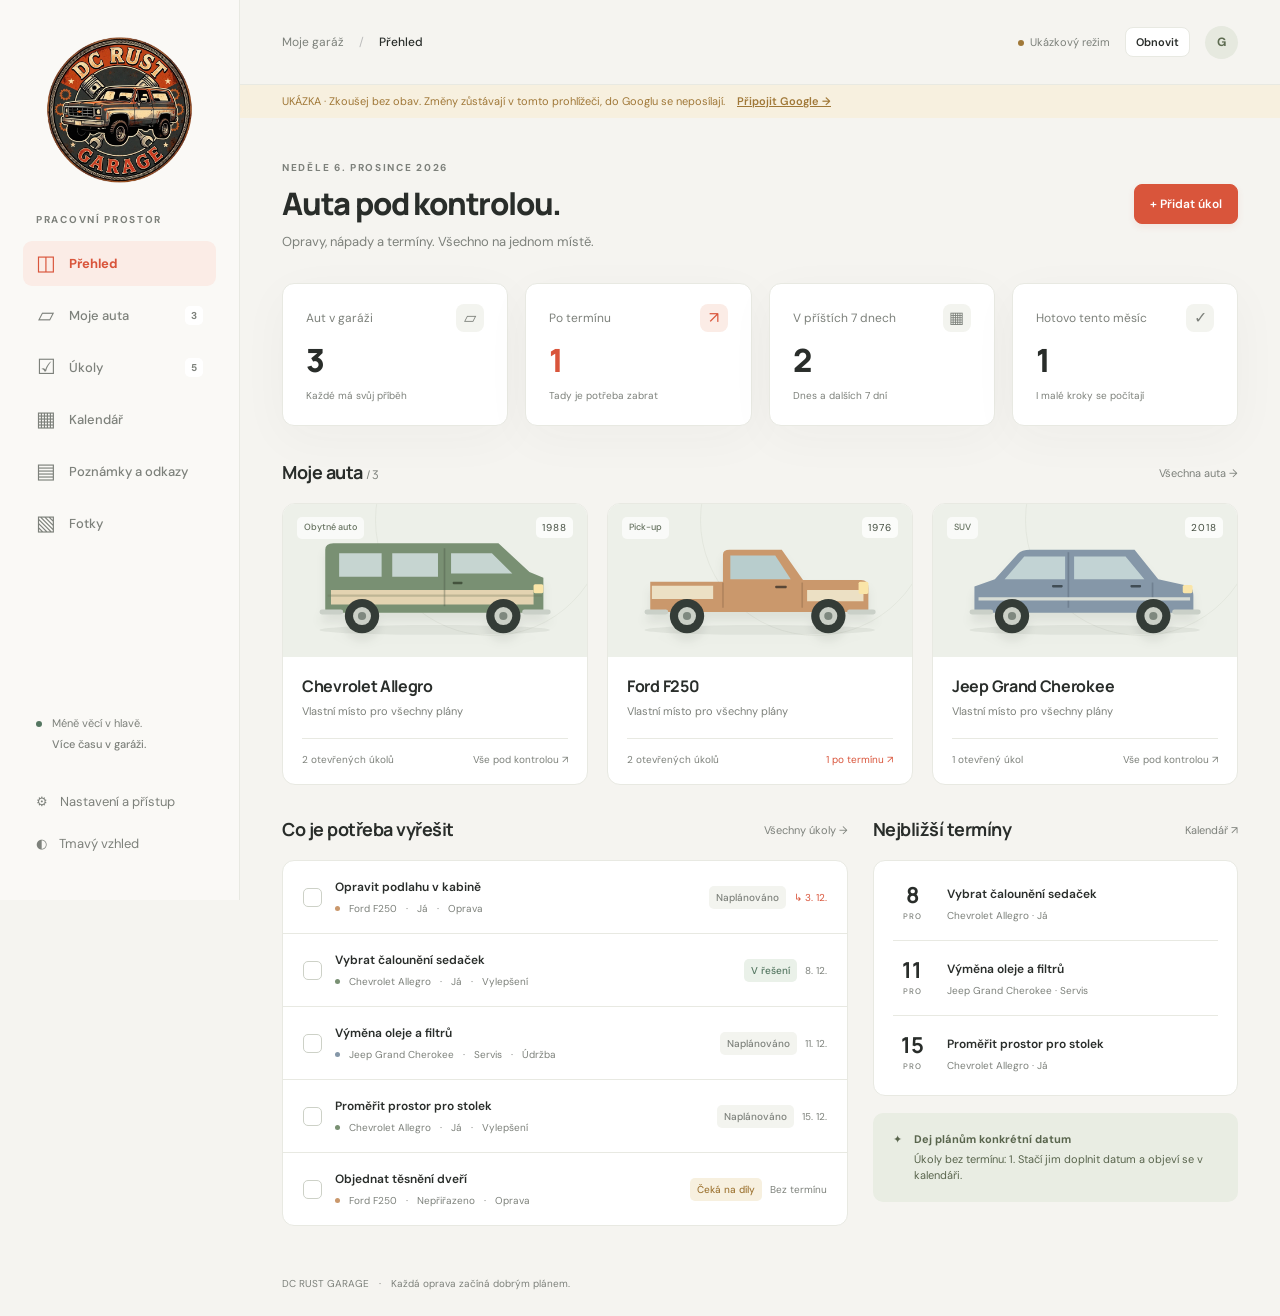
==== index.html @ c909aa44 "Add files via upload" ====
<!doctype html>
<html lang="cs">
<head>
  <meta charset="utf-8"><meta name="viewport" content="width=device-width,initial-scale=1">
  <script>
    // Keep one address for browser settings, demo records and local photos.
    // Use the existing index.html address so saved settings remain available.
    (() => {
      const url = new URL(window.location.href);
      if (url.pathname.endsWith('/')) {
        url.pathname += 'index.html';
        window.location.replace(url.href);
      }
    })();
  </script>
  <meta name="theme-color" content="#f5f4f0"><meta name="description" content="Společná garáž. Auta, opravy, nápady a termíny na jednom místě.">
  <title>DC RUST GARAGE — auta pod kontrolou</title>
  <link rel="icon" href="icon.svg" type="image/svg+xml">
  <link rel="stylesheet" href="style.css?v=20261101-login1">
  <script src="config.js?v=20261101-login1" defer></script><script src="core.js?v=20261101-login1" defer></script><script src="google.js?v=20261101-login1" defer></script><script src="calendar.js?v=20261101-login1" defer></script><script src="app.js?v=20261101-login1" defer></script>
</head>
<body>
  <aside class="sidebar">
    <a class="brand dc-brand" href="#overview" aria-label="DC RUST GARAGE — přehled"><img src="logo.webp" width="148" height="148" alt="DC RUST GARAGE"><span class="mobile-brand-name">DC RUST GARAGE</span></a>
    <span class="nav-label">PRACOVNÍ PROSTOR</span>
    <nav aria-label="Hlavní menu">
      <button data-view="overview"><span>◫</span>Přehled</button>
      <button data-view="cars"><span>▱</span>Moje auta <b id="car-count"></b></button>
      <button data-view="tasks"><span>☑</span>Úkoly <b id="task-count"></b></button>
      <button data-view="calendar"><span>▦</span>Kalendář</button>
      <button data-view="notes"><span>▤</span>Poznámky a odkazy</button>
      <button data-view="photos"><span>▧</span>Fotky</button>
    </nav>
    <div class="sidebar-bottom"><div class="sidebar-note"><span class="small-dot"></span> Méně věcí v hlavě.<br><strong>Více času v garáži.</strong></div><button data-view="settings" class="settings-nav">⚙ <span>Nastavení a přístup</span></button><button id="theme" class="settings-nav">◐ <span>Tmavý vzhled</span></button></div>
  </aside>
  <div class="workspace">
    <header><div class="breadcrumb">Moje garáž <span>/</span> <b id="breadcrumb">Přehled</b></div><div class="header-actions"><span id="connection" class="connection">Ukázkový režim</span><button class="button small" id="sync">Obnovit</button><button class="avatar" id="account" aria-label="Přihlášení a nastavení">G</button></div></header>
    <div id="mode-banner" class="mode-banner"></div>
    <main id="main" tabindex="-1"></main>
    <footer>DC RUST GARAGE <span>·</span> Každá oprava začíná dobrým plánem.</footer>
  </div>
  <dialog id="editor"><div class="dialog-head"><div><span class="eyebrow" id="dialog-eyebrow">MOJE GARÁŽ</span><h2 id="dialog-title"></h2></div><button class="icon-button" id="close-dialog" aria-label="Zavřít">×</button></div><form id="editor-form"><div id="form-fields"></div><div class="form-actions"><button type="button" class="button" id="cancel-dialog">Zrušit</button><button type="submit" class="button primary" id="save-button">Uložit</button></div></form></dialog>
  <div id="toast" role="status" aria-live="polite"></div>
  <noscript>Pro používání Garáže zapni JavaScript.</noscript>
</body></html>
---- style.css ----
@import url('https://fonts.googleapis.com/css2?family=DM+Sans:wght@400;500;600;700&family=Manrope:wght@400;500;600;700;800&display=swap');
:root{--bg:#f5f4f0;--panel:#fff;--side:#faf9f6;--ink:#292d2a;--muted:#7d817b;--line:#e8e9e2;--soft:#f3f4ef;--accent:#d9553b;--accent-soft:#fbece6;--green:#547661;--green-soft:#eaf1e9;--amber:#a07838;--amber-soft:#f7f0df;--shadow:0 12px 50px #353a2d09;color-scheme:light}
*{box-sizing:border-box}body{margin:0;background:var(--bg);color:var(--ink);font-family:'DM Sans',Arial,sans-serif;font-size:14px;line-height:1.5}button,input,select,textarea{font:inherit}button,a,input,select,textarea{-webkit-tap-highlight-color:transparent}button{cursor:pointer;color:inherit}button:disabled{cursor:wait;opacity:.5}a{color:var(--accent);text-decoration:none}a:hover{text-decoration:underline}button:focus-visible,a:focus-visible{outline:3px solid #deac75;outline-offset:3px}.sidebar{position:fixed;inset:0 auto 0 0;width:240px;background:var(--side);border-right:1px solid var(--line);padding:36px 23px;display:flex;flex-direction:column;z-index:5}.brand{display:flex;align-items:center;gap:12px;color:var(--ink);font-family:Manrope,Arial,sans-serif;font-weight:800;font-size:31px;letter-spacing:-1px;margin:0 7px 48px}.brand:hover{text-decoration:none}.brand-mark{font-family:Arial,sans-serif;background:var(--accent);color:#fff;font-size:39px;line-height:49px;height:51px;width:49px;text-align:center;border-radius:14px;position:relative}.brand-mark span{color:#f3c58d;position:absolute;font-size:45px;right:3px;top:7px}.brand small{display:block;font-family:'DM Sans',Arial,sans-serif;font-size:8px;letter-spacing:1.4px;font-weight:500;color:var(--muted);margin-top:0}.nav-label,.eyebrow{color:var(--muted);font-size:10px;font-weight:700;letter-spacing:1.7px}.nav-label{padding:0 13px;margin-bottom:14px}.sidebar nav{display:flex;flex-direction:column;gap:7px}.sidebar nav button{border:0;background:none;border-radius:9px;padding:12px 13px;text-align:left;display:flex;align-items:center;gap:13px;color:var(--muted);font-weight:500;font-size:13px}.sidebar nav button>span{font-size:21px;line-height:21px;width:20px;text-align:center;font-weight:400}.sidebar nav button:hover{background:var(--soft);color:var(--ink)}.sidebar nav button.active{background:var(--accent-soft);color:var(--accent);font-weight:700}.sidebar nav b{margin-left:auto;font-size:10px;background:var(--panel);padding:2px 6px;border-radius:5px}.sidebar-bottom{margin-top:auto;padding-top:35px}.sidebar-note{font-size:11px;line-height:1.9;padding:0 13px 26px;color:var(--muted)}.sidebar-note strong{font-weight:500;margin-left:16px}.small-dot{display:inline-block;width:6px;height:6px;border-radius:50%;background:var(--green);margin-right:7px}.settings-nav{display:flex;gap:12px;padding:11px 13px;background:none;border:0;font-size:13px;color:var(--muted);width:100%;text-align:left}.settings-nav.active{color:var(--accent)}.workspace{margin-left:240px}header{height:85px;display:flex;align-items:center;justify-content:space-between;padding:0 42px;border-bottom:1px solid var(--line);background:var(--bg)}.breadcrumb{font-size:12px;color:var(--muted)}.breadcrumb span{padding:0 12px;color:#bbb}.breadcrumb b{font-weight:500;color:var(--ink)}.header-actions{display:flex;align-items:center;gap:15px}.connection{font-size:11px;color:var(--muted)}.connection:before{content:'';display:inline-block;width:6px;height:6px;background:var(--amber);border-radius:50%;margin-right:6px}.connection.online:before{background:var(--green)}.avatar{height:33px;width:33px;border-radius:50%;background:#e6e9df;border:0;font-size:12px;font-weight:700;color:#5d6b50}main{padding:38px 42px 30px;max-width:1550px;margin:auto;min-height:calc(100vh - 185px)}.mode-banner{font-size:11px;background:var(--amber-soft);color:var(--amber);padding:8px 42px;display:flex;gap:12px;align-items:center}.mode-banner button{border:0;background:none;color:inherit;text-decoration:underline;font-size:11px;padding:0}.mode-banner:empty{display:none}h1,h2,h3,h4,p{margin-top:0}h1,h2,h3{font-family:Manrope,Arial,sans-serif}h1{font-size:31px;line-height:1.25;letter-spacing:-1.2px;font-weight:800;margin:7px 0 10px}h2{font-size:18px;letter-spacing:-.5px;margin:0}h3{font-size:16px;letter-spacing:-.3px}p{color:var(--muted)}.page-top{display:flex;align-items:center;justify-content:space-between;gap:20px;margin-bottom:31px}.page-top p{font-size:13px;margin-bottom:0}.button{display:inline-flex;align-items:center;justify-content:center;gap:8px;background:var(--panel);border:1px solid var(--line);padding:10px 15px;border-radius:8px;font-size:12px;font-weight:600;white-space:nowrap;color:var(--ink)}.button:hover{background:var(--soft);text-decoration:none}.button.primary{background:var(--accent);color:white;border-color:var(--accent);box-shadow:0 3px 7px #d9553b18}.button.primary:hover{filter:brightness(.96)}.button.small{font-size:11px;padding:6px 10px}.button.ghost{background:none;border-color:transparent;color:var(--muted)}.stats{display:grid;grid-template-columns:repeat(4,1fr);gap:17px;margin-bottom:33px}.stat{background:var(--panel);padding:20px 23px;border-radius:12px;border:1px solid var(--line);box-shadow:var(--shadow)}.stat-line{display:flex;align-items:center;justify-content:space-between;color:var(--muted);font-size:12px}.stat-icon{width:28px;height:28px;display:grid;place-items:center;border-radius:8px;background:var(--soft);font-size:16px}.stat strong{display:block;font-family:Manrope,Arial,sans-serif;font-size:32px;font-weight:800;letter-spacing:-1px;line-height:1.3;margin:8px 0 3px}.stat small{font-size:10px;color:var(--muted)}.stat.alert .stat-icon{background:var(--accent-soft);color:var(--accent)}.stat.alert strong{color:var(--accent)}.section-heading{display:flex;justify-content:space-between;align-items:center;gap:15px;margin-bottom:17px}.text-button{background:none;border:0;color:var(--muted);font-size:11px;display:inline-flex;gap:8px;padding:5px 0}.text-button:hover{color:var(--accent)}.car-grid{display:grid;grid-template-columns:repeat(3,minmax(0,1fr));gap:19px;margin-bottom:31px}.car-card{background:var(--panel);border:1px solid var(--line);border-radius:13px;overflow:hidden;transition:transform .15s,box-shadow .15s;cursor:pointer}.car-card:hover{transform:translateY(-3px);box-shadow:0 8px 30px #242a2410}.car-art{height:153px;position:relative;background:#edf0e9;display:flex;align-items:center;justify-content:center;overflow:hidden}.car-art:before{content:'';position:absolute;border:1px solid #b7bead33;border-radius:50%;width:230px;height:230px;right:-20px;top:-100px}.car-art svg{width:86%;max-width:300px;height:auto;filter:drop-shadow(0 8px 5px #29302a15)}.car-art .badge{position:absolute;top:13px;left:14px;font-size:9px;background:#ffffffb0;color:#64705e}.car-art .year{position:absolute;right:14px;top:13px;font-size:10px;letter-spacing:1px;color:#73796e}.car-body{padding:17px 19px}.car-body h3{margin:0 0 4px}.car-body p{font-size:11px;margin:0 0 18px}.car-bottom{display:flex;justify-content:space-between;align-items:center;border-top:1px solid var(--line);padding-top:13px;font-size:10px;color:var(--muted)}.car-bottom .late{color:var(--accent)}.badge{border-radius:5px;padding:4px 7px;display:inline-flex;align-items:center;gap:5px;font-size:10px;font-weight:500;background:var(--soft);color:var(--muted);white-space:nowrap}.badge.late,.badge.high{background:var(--accent-soft);color:var(--accent)}.badge.soon,.badge.waiting{background:var(--amber-soft);color:var(--amber)}.badge.done,.badge.doing{background:var(--green-soft);color:var(--green)}.two-col{display:grid;grid-template-columns:minmax(0,1.55fr) minmax(280px,1fr);gap:25px}.panel{border-radius:12px;border:1px solid var(--line);background:var(--panel);overflow:hidden}.panel-pad{padding:23px}.task-row{display:flex;align-items:center;gap:13px;padding:17px 20px;border-bottom:1px solid var(--line)}.task-row:last-child{border-bottom:0}.check{width:19px;height:19px;border:1.5px solid #cdd1c7;border-radius:5px;background:transparent;flex-shrink:0;display:grid;place-items:center;font-size:11px;padding:0}.check.checked{background:var(--green);color:white;border-color:var(--green)}.task-main{flex:1;min-width:0;background:none;border:0;text-align:left;padding:0}.task-title{font-size:12px;font-weight:600;display:block;overflow-wrap:anywhere}.task-meta{font-size:10px;color:var(--muted);display:flex;gap:9px;align-items:center;flex-wrap:wrap;margin-top:5px}.task-meta .dot{width:5px;height:5px;border-radius:50%;display:inline-block;background:var(--accent)}.task-trailing{display:flex;gap:8px;align-items:center}.due-text{font-size:10px;color:var(--muted);white-space:nowrap}.due-text.late{color:var(--accent)}.completed .task-title{text-decoration:line-through;color:var(--muted)}.agenda{padding:5px 19px}.agenda-row{display:flex;gap:15px;padding:17px 0;border-bottom:1px solid var(--line)}.agenda-row:last-child{border-bottom:0}.date-square{width:39px;flex-shrink:0;text-align:center;font-family:Manrope,Arial,sans-serif;font-size:22px;font-weight:700;line-height:1.1;color:var(--ink)}.date-square small{font-family:'DM Sans',Arial,sans-serif;display:block;font-size:8px;font-weight:500;text-transform:uppercase;color:var(--muted);letter-spacing:.6px;margin-top:4px}.agenda-row .task-main{padding-top:2px}.tip{border-radius:10px;background:#e9ede3;padding:18px 20px;margin-top:17px;color:#59654d;font-size:11px;display:flex;gap:12px}.tip strong{display:block;margin-bottom:3px}.tip p{font-size:11px;color:inherit;margin:0}.filters{display:flex;flex-wrap:wrap;align-items:center;gap:10px;margin-bottom:21px}.filters input{min-width:200px;flex:1}.filters select{max-width:220px}.filters input,.filters select{background:var(--panel);font-size:12px;padding:10px 12px;border:1px solid var(--line);border-radius:8px;color:var(--ink)}.empty{text-align:center;padding:45px 24px;color:var(--muted);font-size:12px}.empty .empty-symbol{display:block;font-size:36px;line-height:1.5;color:#a9b09f;margin-bottom:10px}.empty strong{display:block;font-size:15px;color:var(--ink);margin-bottom:5px}.empty .button{margin-top:15px}.calendar-toolbar{display:flex;align-items:center;gap:12px}.calendar-grid{display:grid;grid-template-columns:repeat(7,minmax(0,1fr));border-top:1px solid var(--line);border-left:1px solid var(--line)}.weekday{text-align:center;font-size:10px;font-weight:600;color:var(--muted);padding:12px}.cal-day{min-height:115px;border-right:1px solid var(--line);border-bottom:1px solid var(--line);padding:8px;position:relative;background:var(--panel)}.cal-day.outside{background:var(--soft)}.day-num{display:grid;place-items:center;border:0;background:none;border-radius:50%;width:25px;height:25px;font-size:11px;margin-bottom:4px}.day-num:hover{background:var(--soft)}.day-num.today{background:var(--accent);color:white}.cal-event{display:block;width:100%;border:0;border-left:2px solid var(--accent);background:var(--accent-soft);color:var(--accent);border-radius:3px;padding:5px 6px;text-align:left;font-size:9px;margin-bottom:4px;overflow:hidden;text-overflow:ellipsis;white-space:nowrap}.cal-event.done{background:var(--green-soft);border-color:var(--green);color:var(--green)}.cal-event small{display:block;font-size:8px;opacity:.8}.calendar-scroll{overflow:auto}.notes-grid,.photo-grid{display:grid;grid-template-columns:repeat(3,minmax(0,1fr));gap:17px}.note-card{padding:22px;background:var(--panel);border:1px solid var(--line);border-radius:12px;overflow:hidden}.note-card h3{font-size:14px;margin:12px 0 8px}.note-card p{font-size:12px;white-space:pre-wrap;overflow-wrap:anywhere}.note-card a{display:block;font-size:11px;overflow-wrap:anywhere;margin-bottom:12px}.note-bottom{display:flex;align-items:center;justify-content:space-between;gap:10px;font-size:10px;color:var(--muted);border-top:1px solid var(--line);padding-top:12px;margin-top:18px}.photo-card{border:1px solid var(--line);background:var(--panel);border-radius:12px;overflow:hidden}.photo-placeholder{height:190px;background:var(--soft);display:flex;align-items:center;justify-content:center;color:var(--muted);font-size:12px}.photo-placeholder img{width:100%;height:100%;object-fit:cover}.photo-caption{padding:14px 16px}.photo-caption strong{font-size:12px;display:block}.photo-caption small{font-size:10px;color:var(--muted)}.car-detail-top{display:grid;grid-template-columns:260px 1fr;gap:25px;margin-bottom:26px}.car-detail-top .car-art{border-radius:12px;height:180px}.tabs{display:flex;gap:18px;border-bottom:1px solid var(--line);margin-bottom:23px}.tabs button{background:none;border:0;padding:12px 0;color:var(--muted);font-size:12px}.tabs button.active{border-bottom:2px solid var(--accent);color:var(--accent)}.settings-grid{display:grid;grid-template-columns:1.1fr 1fr;gap:23px}.settings-grid h3{margin-bottom:9px}.settings-grid p{font-size:12px}.settings-grid .panel{padding:25px}.settings-grid .panel+ .panel{margin-top:20px}.stack{display:flex;gap:10px;flex-wrap:wrap;margin-top:15px}.status-box{background:var(--soft);border-radius:8px;padding:13px;font-size:11px;overflow-wrap:anywhere}.status-box a{display:inline}.settings-grid label{margin-top:15px}label{display:block;font-size:12px;font-weight:600;color:var(--ink);margin-bottom:15px}label small{display:block;font-size:10px;font-weight:400;color:var(--muted);margin-top:5px}label input,label select,label textarea{display:block;width:100%;margin-top:7px;padding:11px 12px;color:var(--ink);background:var(--bg);border:1px solid var(--line);border-radius:7px;font-weight:400;outline:none}label input:focus,label select:focus,label textarea:focus{border-color:#c6a68d;box-shadow:0 0 0 3px #d9a28018}textarea{resize:vertical;min-height:100px}.form-grid{display:grid;grid-template-columns:1fr 1fr;gap:0 15px}.form-grid .wide{grid-column:1/-1}.form-actions{display:flex;justify-content:flex-end;gap:10px;padding-top:18px;border-top:1px solid var(--line);margin-top:10px}.icon-button{font-size:25px;line-height:1;display:grid;place-items:center;width:33px;height:33px;border:0;background:var(--soft);border-radius:50%;flex-shrink:0}dialog{border:1px solid var(--line);background:var(--panel);color:var(--ink);border-radius:16px;width:600px;max-width:calc(100vw - 30px);padding:28px;box-shadow:0 25px 100px #12180e30;max-height:90dvh;overflow:auto}dialog::backdrop{background:#1e261e55;backdrop-filter:blur(3px)}.dialog-head{display:flex;justify-content:space-between;align-items:center;margin-bottom:22px}.dialog-head h2{margin-top:4px;font-size:23px}.danger{color:var(--accent)}.conflict{padding:14px 17px;background:var(--amber-soft);color:var(--amber);border-radius:8px;margin-bottom:18px;font-size:12px;white-space:pre-wrap;overflow-wrap:anywhere}.conflict summary{cursor:pointer}.conflict pre{font:11px 'DM Sans',sans-serif;white-space:pre-wrap}footer{color:var(--muted);font-size:10px;padding:20px 42px 25px}footer span{padding:0 7px}#toast{position:fixed;right:25px;bottom:24px;max-width:min(440px,calc(100vw - 40px));padding:14px 20px;border:1px solid var(--line);background:var(--ink);color:var(--panel);border-radius:10px;box-shadow:var(--shadow);z-index:100;display:none;font-size:12px;white-space:pre-wrap}#toast.show{display:block}.muted{color:var(--muted)}.mini-stats{display:flex;gap:25px;font-size:11px;color:var(--muted);margin:16px 0}.mini-stats strong{color:var(--ink);font-size:17px;margin-right:4px}.hidden{display:none!important}
body.dark{--bg:#202521;--panel:#292f2a;--side:#232923;--ink:#edf0e9;--muted:#a2ac9d;--line:#394237;--soft:#30382f;--accent:#f17d5c;--accent-soft:#46332c;--green:#b0c7a6;--green-soft:#354330;--amber:#d9b77d;--amber-soft:#413d2d;color-scheme:dark}body.dark .car-art{background:#444e40}body.dark .car-art .year{color:#dde4d7}body.dark .tip{background:#34402d;color:#c0cfb6}body.dark .car-art .badge{background:#283025bb;color:#d7e0cf}body.dark .button.primary{color:#241f1a}
@media(min-width:1600px){main{padding-top:50px}.car-art{height:190px}.car-body{padding:22px}.task-row{padding-top:21px;padding-bottom:21px}}
@media(max-width:1150px){.sidebar{width:210px;padding:30px 16px}.workspace{margin-left:210px}header{padding:0 26px}main{padding:28px 26px}.car-art{height:130px}.two-col{grid-template-columns:1.3fr 1fr;gap:18px}.stats{gap:12px}.stat{padding:17px}.task-trailing .badge{display:none}.notes-grid,.photo-grid{grid-template-columns:repeat(2,minmax(0,1fr))}.mode-banner{padding:8px 26px}.settings-grid{grid-template-columns:1fr}}
@media(max-width:850px){.sidebar{width:185px;padding:25px 12px}.workspace{margin-left:185px}.brand{font-size:27px;margin:0 5px 35px;gap:9px}.brand small{font-size:6px}.sidebar nav button{padding:10px;font-size:12px;gap:10px}.nav-label{font-size:8px}.stats{grid-template-columns:repeat(2,1fr)}.car-grid{grid-template-columns:repeat(2,minmax(0,1fr))}.two-col{grid-template-columns:1fr}.page-top{align-items:flex-start}h1{font-size:27px}.car-detail-top{grid-template-columns:200px 1fr}.connection{font-size:0}.connection:before{width:8px;height:8px;margin:0}header{height:67px}.sidebar-note{display:none}}
@media(max-width:620px){.sidebar{position:static;width:100%;padding:15px 17px 0;border-right:0;border-bottom:1px solid var(--line)}.brand{font-size:25px;margin:0 0 16px}.brand-mark{height:39px;width:39px;font-size:31px;line-height:37px;border-radius:11px}.brand-mark span{font-size:36px;top:6px}.brand small{font-size:7px}.nav-label,.sidebar-bottom{display:none}.sidebar nav{flex-direction:row;overflow:auto;gap:5px;padding-bottom:12px}.sidebar nav button{flex-shrink:0;padding:8px 10px;font-size:11px;gap:6px}.sidebar nav button>span{font-size:16px}.sidebar nav b{display:none}.workspace{margin-left:0}header{padding:0 18px;height:58px}.header-actions{gap:10px}.breadcrumb{font-size:10px}main{padding:25px 18px}.page-top{gap:10px;margin-bottom:22px}.page-top .button{font-size:11px;padding:9px 11px}h1{font-size:26px}.page-top p{font-size:11px;max-width:220px}.eyebrow{font-size:8px}.stat{padding:15px}.stat-line{font-size:11px}.stats{gap:10px;margin-bottom:25px}.stat strong{font-size:28px}.stat small{font-size:9px}.car-grid{grid-template-columns:1fr;gap:15px}.car-art{height:160px}.car-art svg{max-width:290px}.car-body{padding:18px}.section-heading h2{font-size:17px}.task-row{padding:15px 14px;gap:10px}.task-title{font-size:11px}.task-meta{font-size:9px}.task-trailing{max-width:75px}.due-text{font-size:9px}.mode-banner{padding:8px 18px;align-items:flex-start;font-size:10px}.mode-banner button{font-size:10px;flex-shrink:0}.notes-grid,.photo-grid{grid-template-columns:1fr}.car-detail-top{grid-template-columns:1fr;gap:17px}.car-detail-top .car-art{height:180px}.filters select{max-width:100%;flex:1;min-width:130px}.filters input{width:100%;flex-basis:100%}.calendar-grid{min-width:660px}.weekday{padding:9px}.calendar-toolbar{gap:6px}.calendar-toolbar h2{font-size:15px}.calendar-toolbar .button{padding:7px}.form-grid{grid-template-columns:1fr}.form-grid .wide{grid-column:auto}dialog{padding:22px}.settings-grid .panel{padding:20px}.dialog-head h2{font-size:21px}.tabs{gap:15px}.tabs button{font-size:11px}.photo-placeholder{height:220px}footer{padding:20px 18px}.button.small{font-size:10px}}
@media(prefers-reduced-motion:reduce){*{transition:none!important;scroll-behavior:auto!important}}

/* Cover photos retain the card labels and the illustration as a loading fallback. */
.car-cover{position:absolute;inset:0;z-index:1;pointer-events:none}
.car-cover img{display:block;width:100%;height:100%;object-fit:cover;object-position:center;background:var(--soft)}
.car-art>.badge,.car-art>.year{z-index:2}
.car-art>.year{background:#ffffffcb;border-radius:5px;padding:3px 6px;color:#414b3d}
body.dark .car-art>.year{background:#283025cb;color:#e0e8d9}
.checkbox-label{display:flex;align-items:flex-start;gap:9px;font-size:12px;font-weight:400}
.checkbox-label input{display:inline-block;width:auto;margin:4px 0 0;flex-shrink:0}

.calendar-panel{padding:22px;margin-bottom:25px}
.calendar-panel h3{margin:0}
.calendar-panel p{font-size:12px;margin:12px 0}
.calendar-panel .calendar-note{font-size:11px;line-height:1.65;color:var(--muted)}
.calendar-binding{display:flex;align-items:center;gap:12px;flex-wrap:wrap}
.calendar-binding strong{font-size:13px}
.calendar-options{display:flex;align-items:flex-end;gap:12px;flex-wrap:wrap;margin:18px 0}
.calendar-options label{margin:0;min-width:230px}
.calendar-status{white-space:pre-wrap;overflow-wrap:anywhere;color:var(--ink)}
.calendar-recovery{font-size:11px;margin-top:18px;color:var(--muted)}
.calendar-recovery summary{cursor:pointer}
.calendar-panel .eyebrow{font-size:9px}
@media(max-width:620px){.calendar-panel{padding:18px}.calendar-options label{min-width:100%;width:100%}}

.task-clock{display:block;font-size:11px;font-weight:700;margin-top:3px}

/* DC RUST GARAGE branding and vehicle profile form. */
.brand.dc-brand{justify-content:center;gap:0;margin:0 0 28px;letter-spacing:normal}
.dc-brand img{display:block;width:148px;height:148px;object-fit:contain}
.mobile-brand-name{display:none}
.car-facts{display:grid;grid-template-columns:1fr 1fr;gap:14px;margin:17px 0 0}
.car-facts dt{font-size:10px;color:var(--muted);margin-bottom:4px}
.car-facts dd{margin:0;font-size:13px;font-weight:600;overflow-wrap:anywhere}
.car-card-specs{overflow-wrap:anywhere;line-height:1.65}
.car-cover-editor{padding:17px;background:var(--bg);border:1px solid var(--line);border-radius:10px;margin:0 0 16px}
.car-cover-editor h3{font-size:14px;margin:0 0 12px}
.cover-upload-preview{height:200px;display:flex;align-items:center;justify-content:center;border-radius:8px;background:var(--soft);overflow:hidden;margin-bottom:15px;font-size:12px;color:var(--muted);text-align:center}
.cover-upload-preview span{padding:20px}
.cover-upload-preview img{display:block;width:100%;height:100%;object-fit:contain;background:var(--soft)}
.cover-upload-label input{background:var(--panel);font-size:12px}
.car-cover-editor label:last-child{margin-bottom:0}
@media(max-width:850px) and (min-width:621px){.dc-brand img{width:130px;height:130px}}
@media(max-width:620px){.brand.dc-brand{justify-content:flex-start;gap:15px;margin:0 0 14px}.dc-brand img{width:76px;height:76px}.mobile-brand-name{display:block;font-size:17px;font-weight:800}.car-facts{gap:12px}.car-cover-editor{padding:13px}.cover-upload-preview{height:180px}}
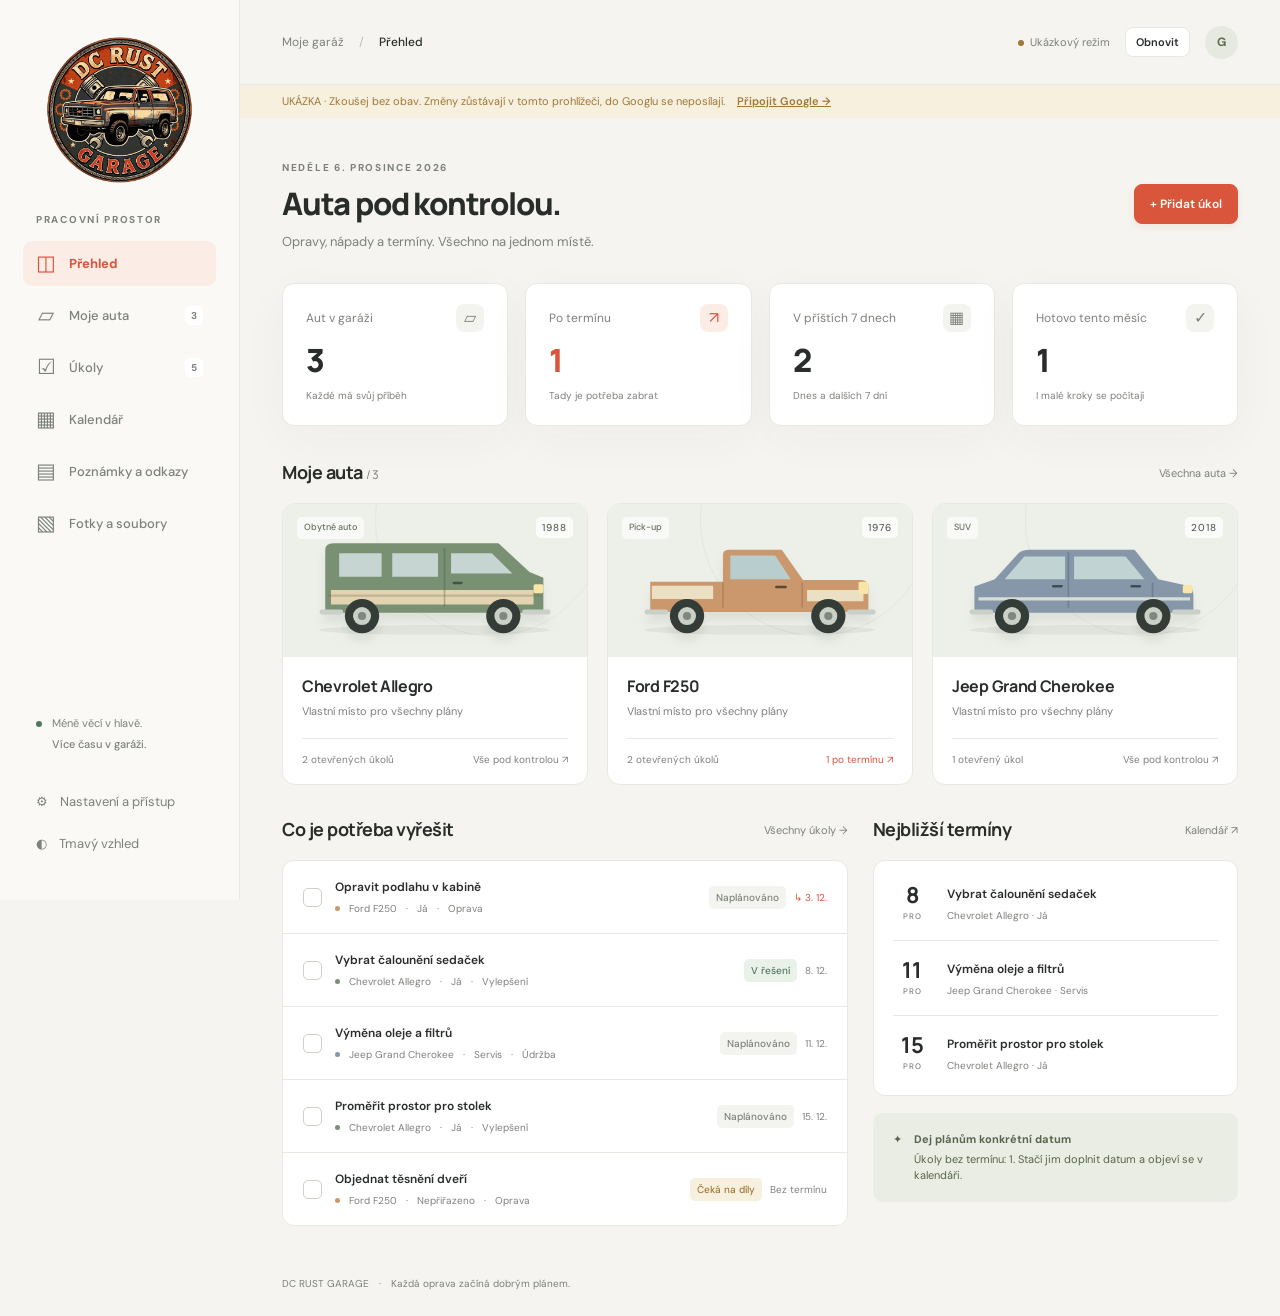
==== commit d995ebc4: "Add files via upload" ====
--- a/index.html
+++ b/index.html
@@ -16,8 +16,8 @@
   <meta name="theme-color" content="#f5f4f0"><meta name="description" content="Společná garáž. Auta, opravy, nápady a termíny na jednom místě.">
   <title>DC RUST GARAGE — auta pod kontrolou</title>
   <link rel="icon" href="icon.svg" type="image/svg+xml">
-  <link rel="stylesheet" href="style.css?v=20261101-login1">
-  <script src="config.js?v=20261101-login1" defer></script><script src="core.js?v=20261101-login1" defer></script><script src="google.js?v=20261101-login1" defer></script><script src="calendar.js?v=20261101-login1" defer></script><script src="app.js?v=20261101-login1" defer></script>
+  <link rel="stylesheet" href="style.css?v=20261101-files1">
+  <script src="config.js?v=20261101-files1" defer></script><script src="core.js?v=20261101-files1" defer></script><script src="google.js?v=20261101-files1" defer></script><script src="calendar.js?v=20261101-files1" defer></script><script src="media.js?v=20261101-files1" defer></script><script src="app.js?v=20261101-files1" defer></script>
 </head>
 <body>
   <aside class="sidebar">
@@ -29,7 +29,7 @@
       <button data-view="tasks"><span>☑</span>Úkoly <b id="task-count"></b></button>
       <button data-view="calendar"><span>▦</span>Kalendář</button>
       <button data-view="notes"><span>▤</span>Poznámky a odkazy</button>
-      <button data-view="photos"><span>▧</span>Fotky</button>
+      <button data-view="photos"><span>▧</span>Fotky a soubory</button>
     </nav>
     <div class="sidebar-bottom"><div class="sidebar-note"><span class="small-dot"></span> Méně věcí v hlavě.<br><strong>Více času v garáži.</strong></div><button data-view="settings" class="settings-nav">⚙ <span>Nastavení a přístup</span></button><button id="theme" class="settings-nav">◐ <span>Tmavý vzhled</span></button></div>
   </aside>
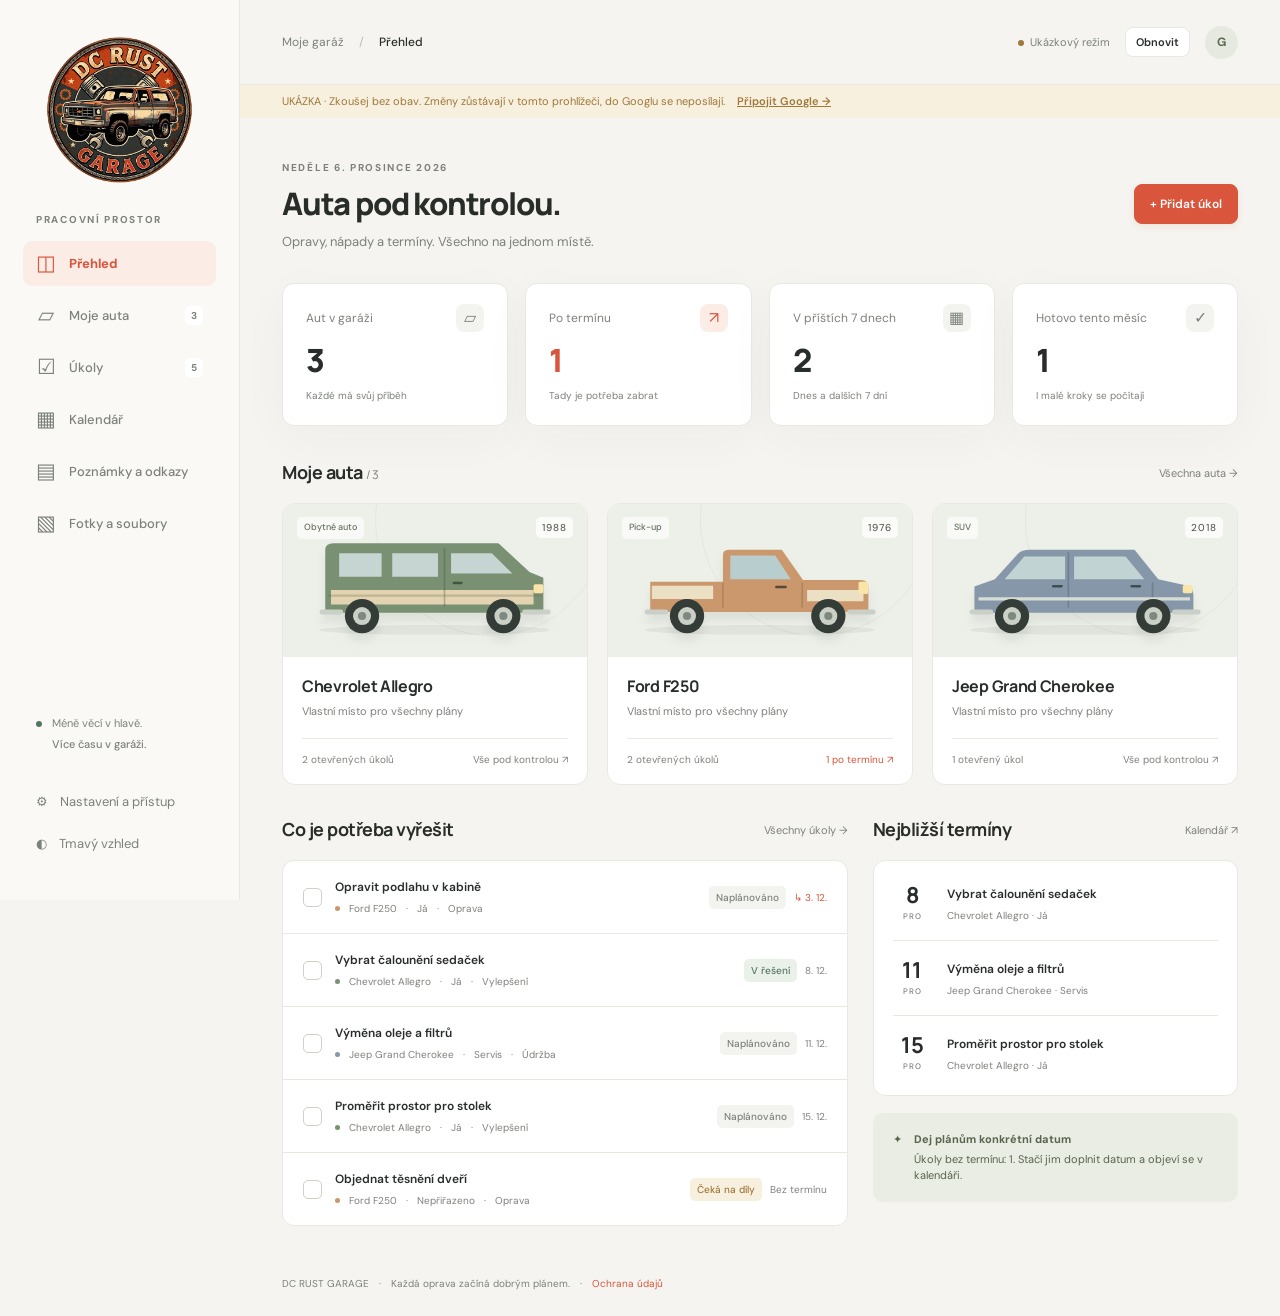
==== commit 451449f3: "Add files via upload" ====
--- a/index.html
+++ b/index.html
@@ -37,7 +37,7 @@
     <header><div class="breadcrumb">Moje garáž <span>/</span> <b id="breadcrumb">Přehled</b></div><div class="header-actions"><span id="connection" class="connection">Ukázkový režim</span><button class="button small" id="sync">Obnovit</button><button class="avatar" id="account" aria-label="Přihlášení a nastavení">G</button></div></header>
     <div id="mode-banner" class="mode-banner"></div>
     <main id="main" tabindex="-1"></main>
-    <footer>DC RUST GARAGE <span>·</span> Každá oprava začíná dobrým plánem.</footer>
+    <footer>DC RUST GARAGE <span>·</span> Každá oprava začíná dobrým plánem. <span>·</span> <a href="privacy.html">Ochrana údajů</a></footer>
   </div>
   <dialog id="editor"><div class="dialog-head"><div><span class="eyebrow" id="dialog-eyebrow">MOJE GARÁŽ</span><h2 id="dialog-title"></h2></div><button class="icon-button" id="close-dialog" aria-label="Zavřít">×</button></div><form id="editor-form"><div id="form-fields"></div><div class="form-actions"><button type="button" class="button" id="cancel-dialog">Zrušit</button><button type="submit" class="button primary" id="save-button">Uložit</button></div></form></dialog>
   <div id="toast" role="status" aria-live="polite"></div>
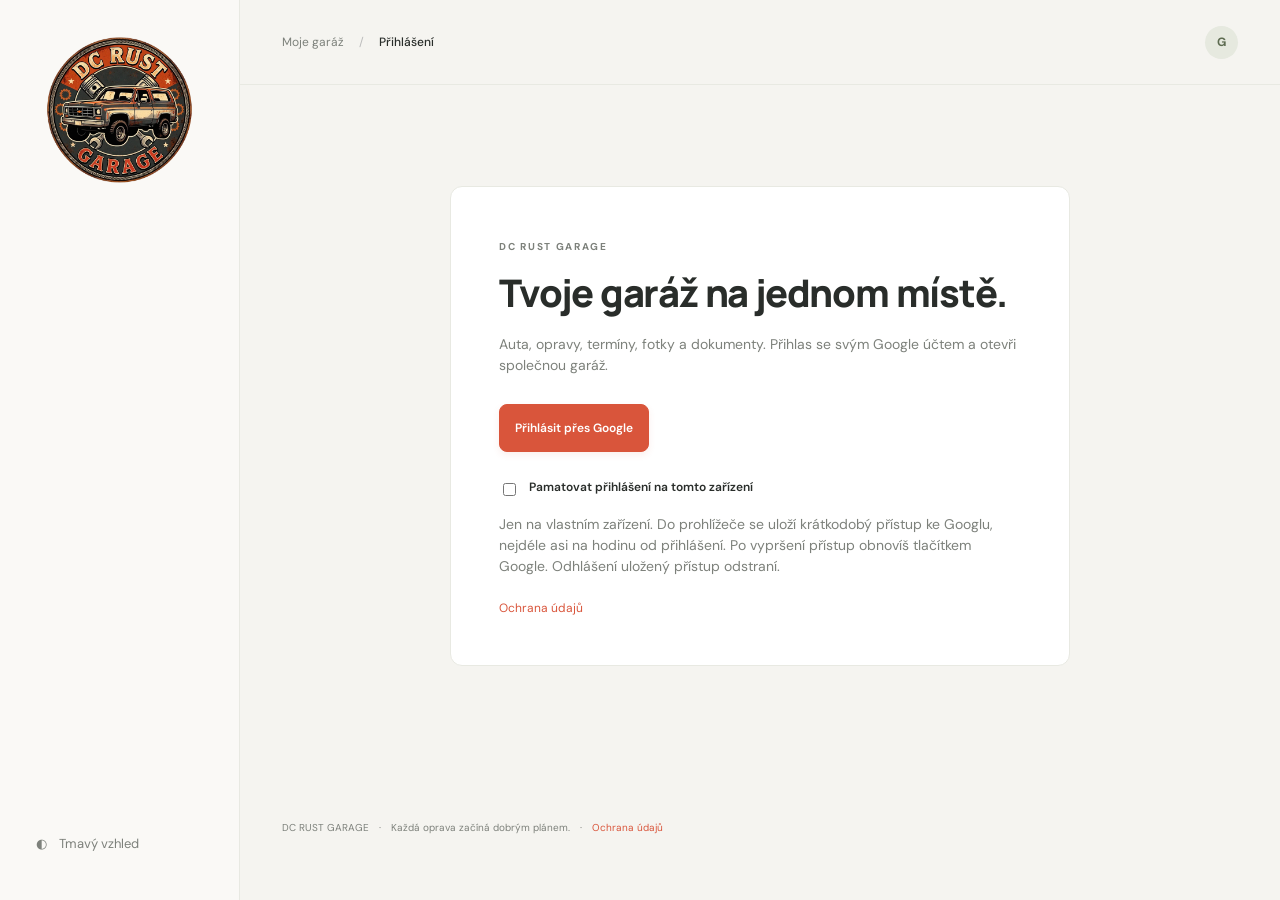
==== commit 63de1343: "Add files via upload" ====
--- a/index.html
+++ b/index.html
@@ -16,10 +16,10 @@
   <meta name="theme-color" content="#f5f4f0"><meta name="description" content="Společná garáž. Auta, opravy, nápady a termíny na jednom místě.">
   <title>DC RUST GARAGE — auta pod kontrolou</title>
   <link rel="icon" href="icon.svg" type="image/svg+xml">
-  <link rel="stylesheet" href="style.css?v=20261101-files1">
-  <script src="config.js?v=20261101-files1" defer></script><script src="core.js?v=20261101-files1" defer></script><script src="google.js?v=20261101-files1" defer></script><script src="calendar.js?v=20261101-files1" defer></script><script src="media.js?v=20261101-files1" defer></script><script src="app.js?v=20261101-files1" defer></script>
+  <link rel="stylesheet" href="style.css?v=20261102-login-ui1">
+  <script src="config.js?v=20261102-login-ui1" defer></script><script src="core.js?v=20261102-login-ui1" defer></script><script src="google.js?v=20261102-login-ui1" defer></script><script src="calendar.js?v=20261102-login-ui1" defer></script><script src="media.js?v=20261102-login-ui1" defer></script><script src="app.js?v=20261102-login-ui1" defer></script>
 </head>
-<body>
+<body class="signed-out">
   <aside class="sidebar">
     <a class="brand dc-brand" href="#overview" aria-label="DC RUST GARAGE — přehled"><img src="logo.webp" width="148" height="148" alt="DC RUST GARAGE"><span class="mobile-brand-name">DC RUST GARAGE</span></a>
     <span class="nav-label">PRACOVNÍ PROSTOR</span>
--- a/style.css
+++ b/style.css
@@ -50,3 +50,12 @@
 .car-cover-editor label:last-child{margin-bottom:0}
 @media(max-width:850px) and (min-width:621px){.dc-brand img{width:130px;height:130px}}
 @media(max-width:620px){.brand.dc-brand{justify-content:flex-start;gap:15px;margin:0 0 14px}.dc-brand img{width:76px;height:76px}.mobile-brand-name{display:block;font-size:17px;font-weight:800}.car-facts{gap:12px}.car-cover-editor{padding:13px}.cover-upload-preview{height:180px}}
+
+/* A simple public entry; workspace navigation appears only after sign-in. */
+.signed-out .sidebar nav,.signed-out .sidebar>.nav-label,.signed-out .sidebar-note,.signed-out .settings-nav[data-view],.signed-out #sync,.signed-out #connection{display:none}
+.signed-out .login-panel{max-width:620px;margin:clamp(24px,7vh,90px) auto;padding:clamp(24px,4vw,48px)}
+.login-panel h1{font-size:clamp(27px,4vw,38px);line-height:1.2;margin:14px 0 18px}
+.login-panel>p{max-width:53ch}.login-button{margin:14px 0 8px;min-height:48px}
+.login-privacy{font-size:12px;margin:22px 0 0}.advanced-config{margin-top:24px;border-top:1px solid var(--line);padding-top:18px}
+.advanced-config summary{cursor:pointer;font-size:13px;font-weight:700}.advanced-config form{margin-top:20px}
+@media(max-width:620px){.signed-out .login-panel{margin:18px 0}.signed-out .sidebar{padding-bottom:8px}.signed-out .sidebar-bottom{margin-top:0}.login-button{width:100%}}
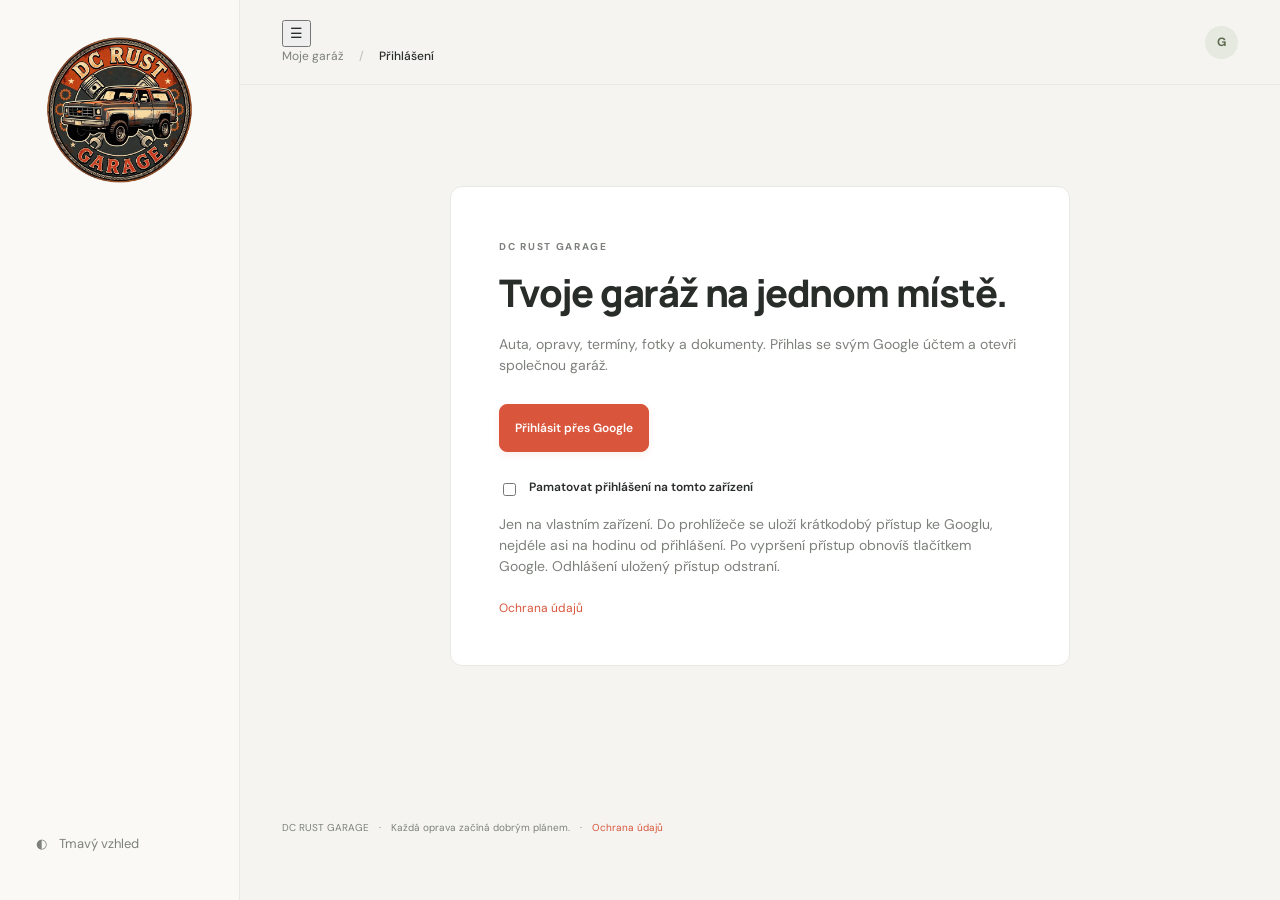
==== commit 6345c39d: "Update index.html for the mobile release" ====
--- a/index.html
+++ b/index.html
@@ -16,11 +16,11 @@
   <meta name="theme-color" content="#f5f4f0"><meta name="description" content="Společná garáž. Auta, opravy, nápady a termíny na jednom místě.">
   <title>DC RUST GARAGE — auta pod kontrolou</title>
   <link rel="icon" href="icon.svg" type="image/svg+xml">
-  <link rel="stylesheet" href="style.css?v=20261102-login-ui1">
-  <script src="config.js?v=20261102-login-ui1" defer></script><script src="core.js?v=20261102-login-ui1" defer></script><script src="google.js?v=20261102-login-ui1" defer></script><script src="calendar.js?v=20261102-login-ui1" defer></script><script src="media.js?v=20261102-login-ui1" defer></script><script src="app.js?v=20261102-login-ui1" defer></script>
+  <link rel="stylesheet" href="style.css?v=20261106-gallery1">
+  <script src="config.js?v=20261106-gallery1" defer></script><script src="core.js?v=20261106-gallery1" defer></script><script src="google.js?v=20261106-gallery1" defer></script><script src="calendar.js?v=20261106-gallery1" defer></script><script src="media.js?v=20261106-gallery1" defer></script><script src="app.js?v=20261106-gallery1" defer></script>
 </head>
 <body class="signed-out">
-  <aside class="sidebar">
+  <aside class="sidebar" id="garage-menu">
     <a class="brand dc-brand" href="#overview" aria-label="DC RUST GARAGE — přehled"><img src="logo.webp" width="148" height="148" alt="DC RUST GARAGE"><span class="mobile-brand-name">DC RUST GARAGE</span></a>
     <span class="nav-label">PRACOVNÍ PROSTOR</span>
     <nav aria-label="Hlavní menu">
@@ -34,7 +34,7 @@
     <div class="sidebar-bottom"><div class="sidebar-note"><span class="small-dot"></span> Méně věcí v hlavě.<br><strong>Více času v garáži.</strong></div><button data-view="settings" class="settings-nav">⚙ <span>Nastavení a přístup</span></button><button id="theme" class="settings-nav">◐ <span>Tmavý vzhled</span></button></div>
   </aside>
   <div class="workspace">
-    <header><div class="breadcrumb">Moje garáž <span>/</span> <b id="breadcrumb">Přehled</b></div><div class="header-actions"><span id="connection" class="connection">Ukázkový režim</span><button class="button small" id="sync">Obnovit</button><button class="avatar" id="account" aria-label="Přihlášení a nastavení">G</button></div></header>
+    <header><div class="header-start"><button type="button" id="menu-toggle" aria-label="Otevřít menu" aria-controls="garage-menu" aria-expanded="false">☰</button><div class="breadcrumb">Moje garáž <span>/</span> <b id="breadcrumb">Přehled</b></div></div><div class="header-actions"><span id="connection" class="connection">Ukázkový režim</span><button class="button small" id="sync">Obnovit</button><button class="avatar" id="account" aria-label="Přihlášení a nastavení">G</button></div></header>
     <div id="mode-banner" class="mode-banner"></div>
     <main id="main" tabindex="-1"></main>
     <footer>DC RUST GARAGE <span>·</span> Každá oprava začíná dobrým plánem. <span>·</span> <a href="privacy.html">Ochrana údajů</a></footer>
--- a/style.css
+++ b/style.css
@@ -59,3 +59,31 @@
 .login-privacy{font-size:12px;margin:22px 0 0}.advanced-config{margin-top:24px;border-top:1px solid var(--line);padding-top:18px}
 .advanced-config summary{cursor:pointer;font-size:13px;font-weight:700}.advanced-config form{margin-top:20px}
 @media(max-width:620px){.signed-out .login-panel{margin:18px 0}.signed-out .sidebar{padding-bottom:8px}.signed-out .sidebar-bottom{margin-top:0}.login-button{width:100%}}
+
+/* Compact dashboard: every active vehicle stays visible on the overview. */
+.overview-page header{height:64px}.overview-page main{padding:18px 26px 12px;min-height:0}.overview-page footer{padding:8px 26px 12px}
+.dashboard-overview .page-top{margin-bottom:14px}.dashboard-overview .page-top h1{font-size:26px;margin:3px 0 4px}.dashboard-overview .page-top p{font-size:12px}
+.dashboard-overview .stats{gap:12px;margin-bottom:14px}.dashboard-overview .stat{padding:10px 15px;display:grid;grid-template-columns:1fr auto;align-items:center;gap:8px}
+.dashboard-overview .stat-line{font-size:11px;margin:0}.dashboard-overview .stat-line .stat-icon{display:none}.dashboard-overview .stat strong{font-size:26px;line-height:1.2;margin:0}.dashboard-overview .stat small{display:none}
+.dashboard-overview .section-heading{margin-bottom:9px}.dashboard-overview .section-heading h2{font-size:16px}.dashboard-overview .two-col{gap:18px}
+.overview-cars{display:grid;grid-template-columns:repeat(4,minmax(0,1fr));gap:10px;margin-bottom:16px}
+.overview-car{display:flex;position:relative;align-items:center;gap:11px;min-width:0;height:86px;padding:0 12px 0 0;text-align:left;border:1px solid var(--line);border-radius:10px;background:var(--panel);overflow:hidden;transition:box-shadow .15s}
+.overview-car:hover{box-shadow:0 5px 18px #242a2418}.overview-car .car-art{display:flex;flex:0 0 82px;width:82px;height:100%;border-radius:0}.overview-car .car-art:before{display:none}.overview-car .car-art svg{width:100%;max-width:none}
+.overview-car-info{display:flex;flex-direction:column;min-width:0;flex:1;padding:7px 0}.overview-car-info strong{font-size:12px;font-weight:700;line-height:1.25;display:-webkit-box;-webkit-line-clamp:2;-webkit-box-orient:vertical;overflow:hidden}
+.overview-car-year{font-size:10px;color:var(--muted);overflow:hidden;white-space:nowrap;text-overflow:ellipsis;margin:3px 0}.overview-car-tasks{font-size:10px;line-height:1.25}.overview-car-arrow{display:none}
+.dashboard-overview .task-row{padding:9px 12px;gap:10px;min-height:48px}.dashboard-overview .task-title{font-size:12px}.dashboard-overview .task-meta{font-size:10px}.dashboard-overview .task-trailing{gap:4px}.dashboard-overview .task-trailing .badge{font-size:9px}
+.dashboard-overview .agenda{padding:0 12px}.dashboard-overview .agenda-row{padding:8px 0;gap:10px;min-height:48px}.dashboard-overview .date-square{font-size:20px;width:33px}.dashboard-overview .date-square small{font-size:9px}
+.dashboard-overview .empty{padding:17px 10px;font-size:11px}.dashboard-overview .empty-symbol{display:none}
+@media(min-width:1600px){.overview-car{height:100px}.overview-car .car-art{width:104px;flex-basis:104px}.overview-car-info strong{font-size:14px}.overview-car-year,.overview-car-tasks{font-size:11px}}
+@media(max-width:1099px){.overview-cars{grid-template-columns:repeat(3,minmax(0,1fr))}.overview-car .car-art{width:70px;flex-basis:70px}}
+@media(max-width:850px){.overview-cars{grid-template-columns:repeat(2,minmax(0,1fr))}.overview-page main{padding:20px}.dashboard-overview .stats{grid-template-columns:repeat(2,minmax(0,1fr))}}
+@media(max-width:620px){.overview-page main{padding:18px}.overview-page header{height:58px}.overview-cars{gap:8px}.overview-car{height:98px;gap:8px;padding-right:8px}.overview-car .car-art{width:58px;flex-basis:58px}.overview-car-info strong{font-size:11px}.overview-car-year,.overview-car-tasks{font-size:9px}.dashboard-overview .two-col{grid-template-columns:1fr}.overview-page footer{padding:12px 18px}.dashboard-overview .page-top h1{font-size:24px}}
+@media(max-width:359px){.overview-cars{grid-template-columns:1fr}}
+@media(min-width:1100px) and (max-height:760px){
+.overview-page header{height:54px}.overview-page main{padding-top:12px;padding-bottom:8px}.overview-page footer{padding-top:4px;padding-bottom:8px}
+.dashboard-overview .page-top{margin-bottom:10px}.dashboard-overview .page-top .eyebrow,.dashboard-overview .page-top p{display:none}.dashboard-overview .page-top h1{font-size:24px;margin:0}
+.dashboard-overview .stat{padding:8px 12px}.dashboard-overview .stat strong{font-size:24px}.dashboard-overview .stats{margin-bottom:10px}
+.dashboard-overview .section-heading{margin-bottom:7px}.overview-cars{gap:8px;margin-bottom:12px}.overview-car{height:72px}.overview-car .car-art{width:70px;flex-basis:70px}
+.dashboard-overview .task-row{min-height:42px;padding-top:6px;padding-bottom:6px}.dashboard-overview .agenda-row{min-height:42px;padding-top:6px;padding-bottom:6px}
+.overview-page .sidebar{padding-top:20px}.overview-page .dc-brand{margin-bottom:20px}.overview-page .dc-brand img{width:96px;height:96px}.overview-page .sidebar nav{gap:3px}.overview-page .sidebar nav button{padding-top:9px;padding-bottom:9px}.overview-page .sidebar-note{display:none}
+}
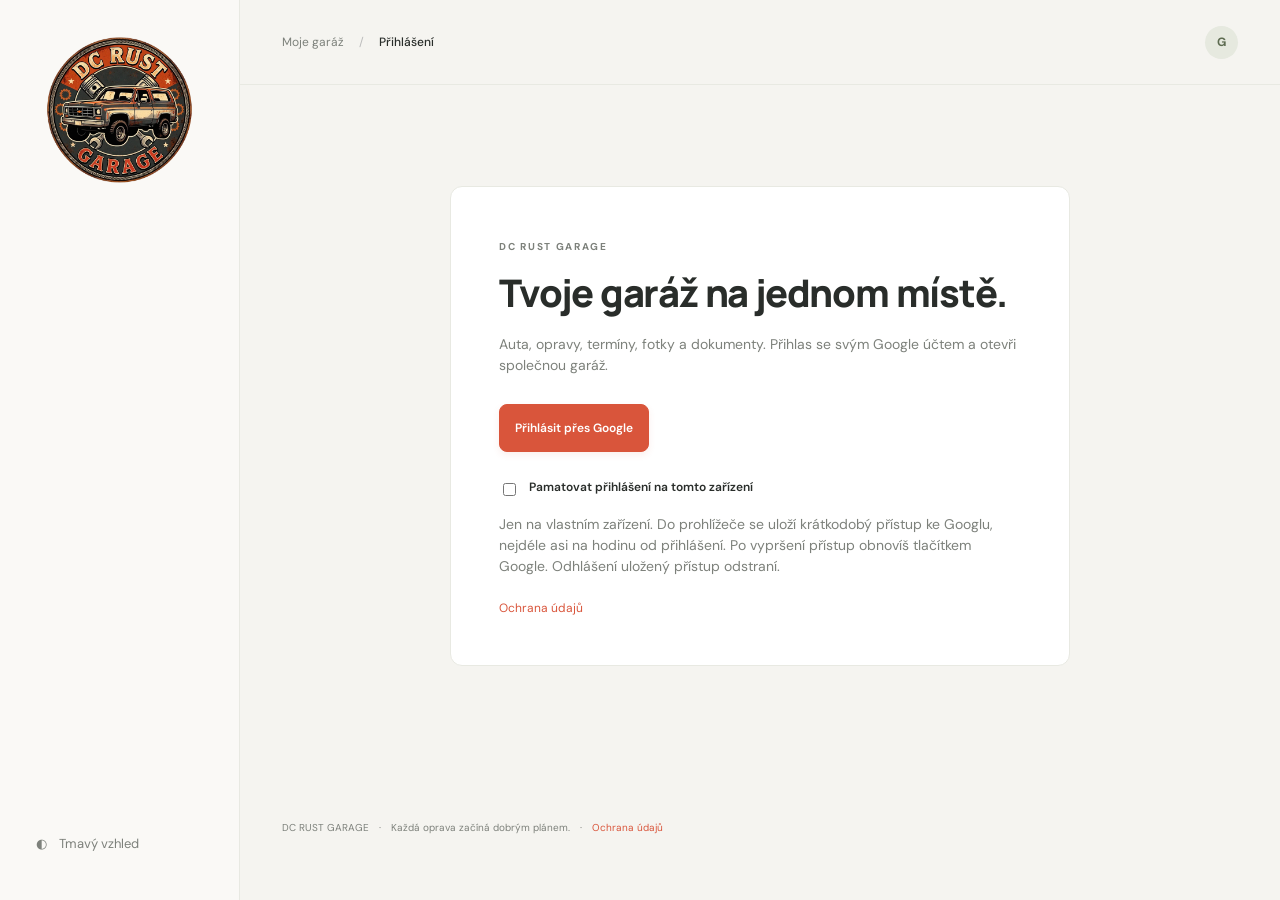
==== commit 9d88e1ce: "Place logo below mobile menu items" ====
--- a/index.html
+++ b/index.html
@@ -16,7 +16,7 @@
   <meta name="theme-color" content="#f5f4f0"><meta name="description" content="Společná garáž. Auta, opravy, nápady a termíny na jednom místě.">
   <title>DC RUST GARAGE — auta pod kontrolou</title>
   <link rel="icon" href="icon.svg" type="image/svg+xml">
-  <link rel="stylesheet" href="style.css?v=20261106-gallery1">
+  <link rel="stylesheet" href="style.css?v=20261106-menu-logo">
   <script src="config.js?v=20261106-gallery1" defer></script><script src="core.js?v=20261106-gallery1" defer></script><script src="google.js?v=20261106-gallery1" defer></script><script src="calendar.js?v=20261106-gallery1" defer></script><script src="media.js?v=20261106-gallery1" defer></script><script src="app.js?v=20261106-gallery1" defer></script>
 </head>
 <body class="signed-out">
--- a/style.css
+++ b/style.css
@@ -87,3 +87,27 @@
 .dashboard-overview .task-row{min-height:42px;padding-top:6px;padding-bottom:6px}.dashboard-overview .agenda-row{min-height:42px;padding-top:6px;padding-bottom:6px}
 .overview-page .sidebar{padding-top:20px}.overview-page .dc-brand{margin-bottom:20px}.overview-page .dc-brand img{width:96px;height:96px}.overview-page .sidebar nav{gap:3px}.overview-page .sidebar nav button{padding-top:9px;padding-bottom:9px}.overview-page .sidebar-note{display:none}
 }
+
+.header-start{display:flex;align-items:center;gap:10px}
+#menu-toggle{display:none}
+.dashboard-overview button.stat{width:100%;text-align:left;color:var(--ink)}
+.dashboard-overview button.stat:hover{border-color:var(--accent)}
+@media(max-width:620px){
+  #menu-toggle{display:grid;place-items:center;width:42px;height:42px;padding:0;background:var(--panel);border:1px solid var(--line);border-radius:8px;font-size:22px}
+  .signed-out #menu-toggle{display:none}
+  .sidebar,.signed-out .sidebar{display:none}
+  .menu-open .sidebar{display:flex;flex-direction:column;position:absolute;top:58px;left:0;width:min(100%,340px);max-height:calc(100dvh - 58px);overflow:auto;padding:14px;background:var(--side);box-shadow:var(--shadow);border:1px solid var(--line);border-radius:0 0 12px 0}
+  .menu-open .sidebar nav{flex-direction:column;overflow:visible}
+  .menu-open .sidebar nav button,.menu-open .settings-nav{min-height:44px;font-size:13px}
+  .menu-open .sidebar-bottom{display:block;padding:0;margin:0;border-top:1px solid var(--line)}
+  .menu-open .sidebar-note{display:none}
+  .menu-open .sidebar .dc-brand{display:flex;order:1;flex:none;justify-content:center;margin:14px 0 0;padding-top:14px;border-top:1px solid var(--line)}
+  .menu-open .dc-brand .mobile-brand-name{display:none}
+  .menu-open .sidebar nav,.menu-open .sidebar-bottom{flex:none}
+  .overview-page main,main{padding-top:14px}
+  .overview-page .page-top,.page-top{margin-bottom:12px}
+  .page-top .eyebrow{display:none}
+  .overview-car{height:76px}
+}
+
+.photo-card .note-bottom{flex-wrap:wrap;gap:8px}
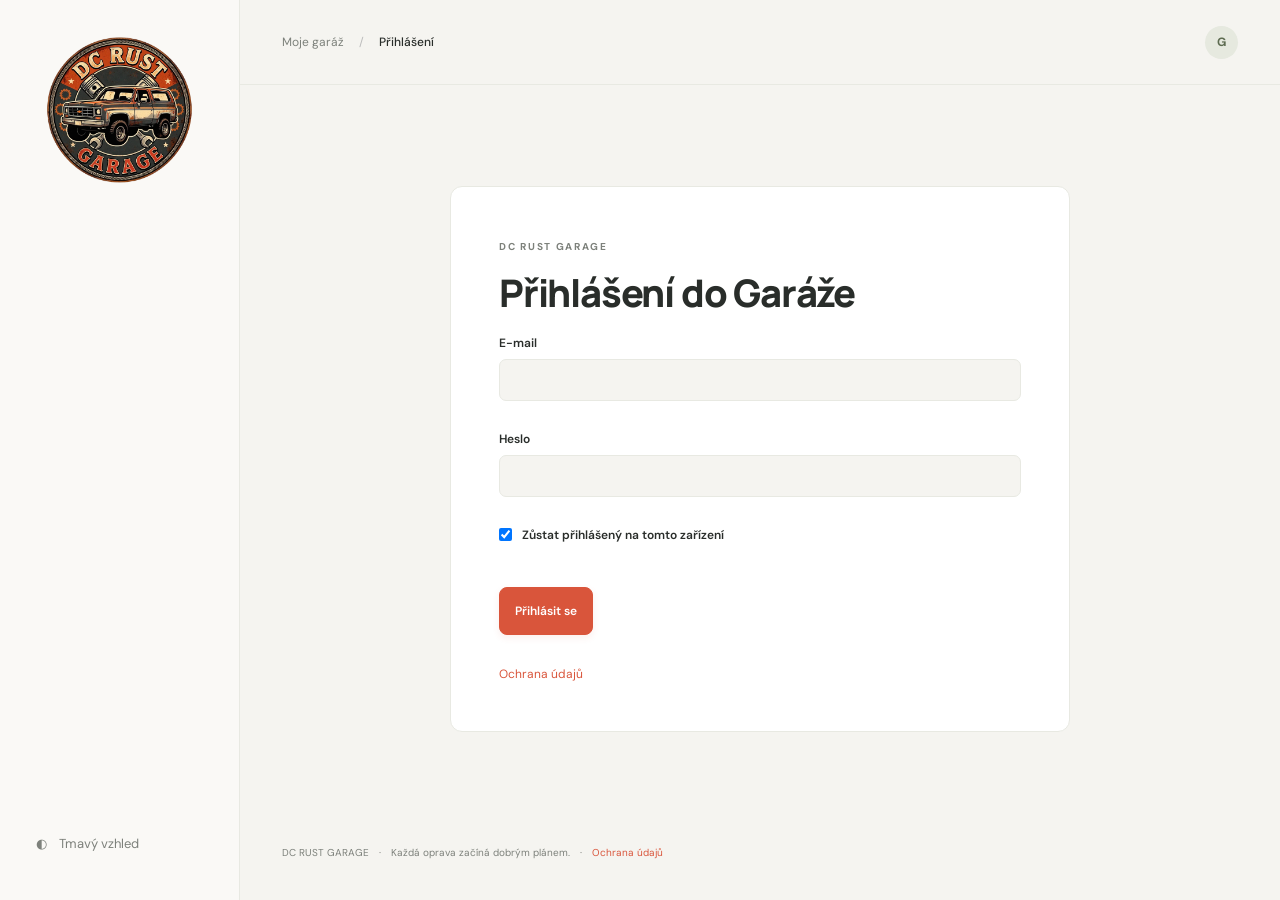
==== commit 00f0d9ce: "Prepare Garáž preview with Firebase login and private Google data access" ====
--- a/index.html
+++ b/index.html
@@ -17,7 +17,7 @@
   <title>DC RUST GARAGE — auta pod kontrolou</title>
   <link rel="icon" href="icon.svg" type="image/svg+xml">
   <link rel="stylesheet" href="style.css?v=20261106-menu-logo">
-  <script src="config.js?v=20261106-gallery1" defer></script><script src="core.js?v=20261106-gallery1" defer></script><script src="google.js?v=20261106-gallery1" defer></script><script src="calendar.js?v=20261106-gallery1" defer></script><script src="media.js?v=20261106-gallery1" defer></script><script src="app.js?v=20261106-gallery1" defer></script>
+  <script src="core.js?v=20261106-gallery1" defer></script><script src="session.js?v=20261117" defer></script><script src="calendar.js?v=20261106-gallery1" defer></script><script src="media.js?v=20261106-gallery1" defer></script><script src="app.js?v=20261106-gallery1" defer></script>
 </head>
 <body class="signed-out">
   <aside class="sidebar" id="garage-menu">
--- a/style.css
+++ b/style.css
@@ -111,3 +111,8 @@
 }
 
 .photo-card .note-bottom{flex-wrap:wrap;gap:8px}
+
+.login-panel #login-form { display: grid; gap: 14px; }
+.login-panel .login-remember { display: flex; gap: 10px; align-items: center; }
+.login-panel .login-remember input { width: auto; margin: 0; }
+.login-panel #login-form .login-button { justify-self: start; }
